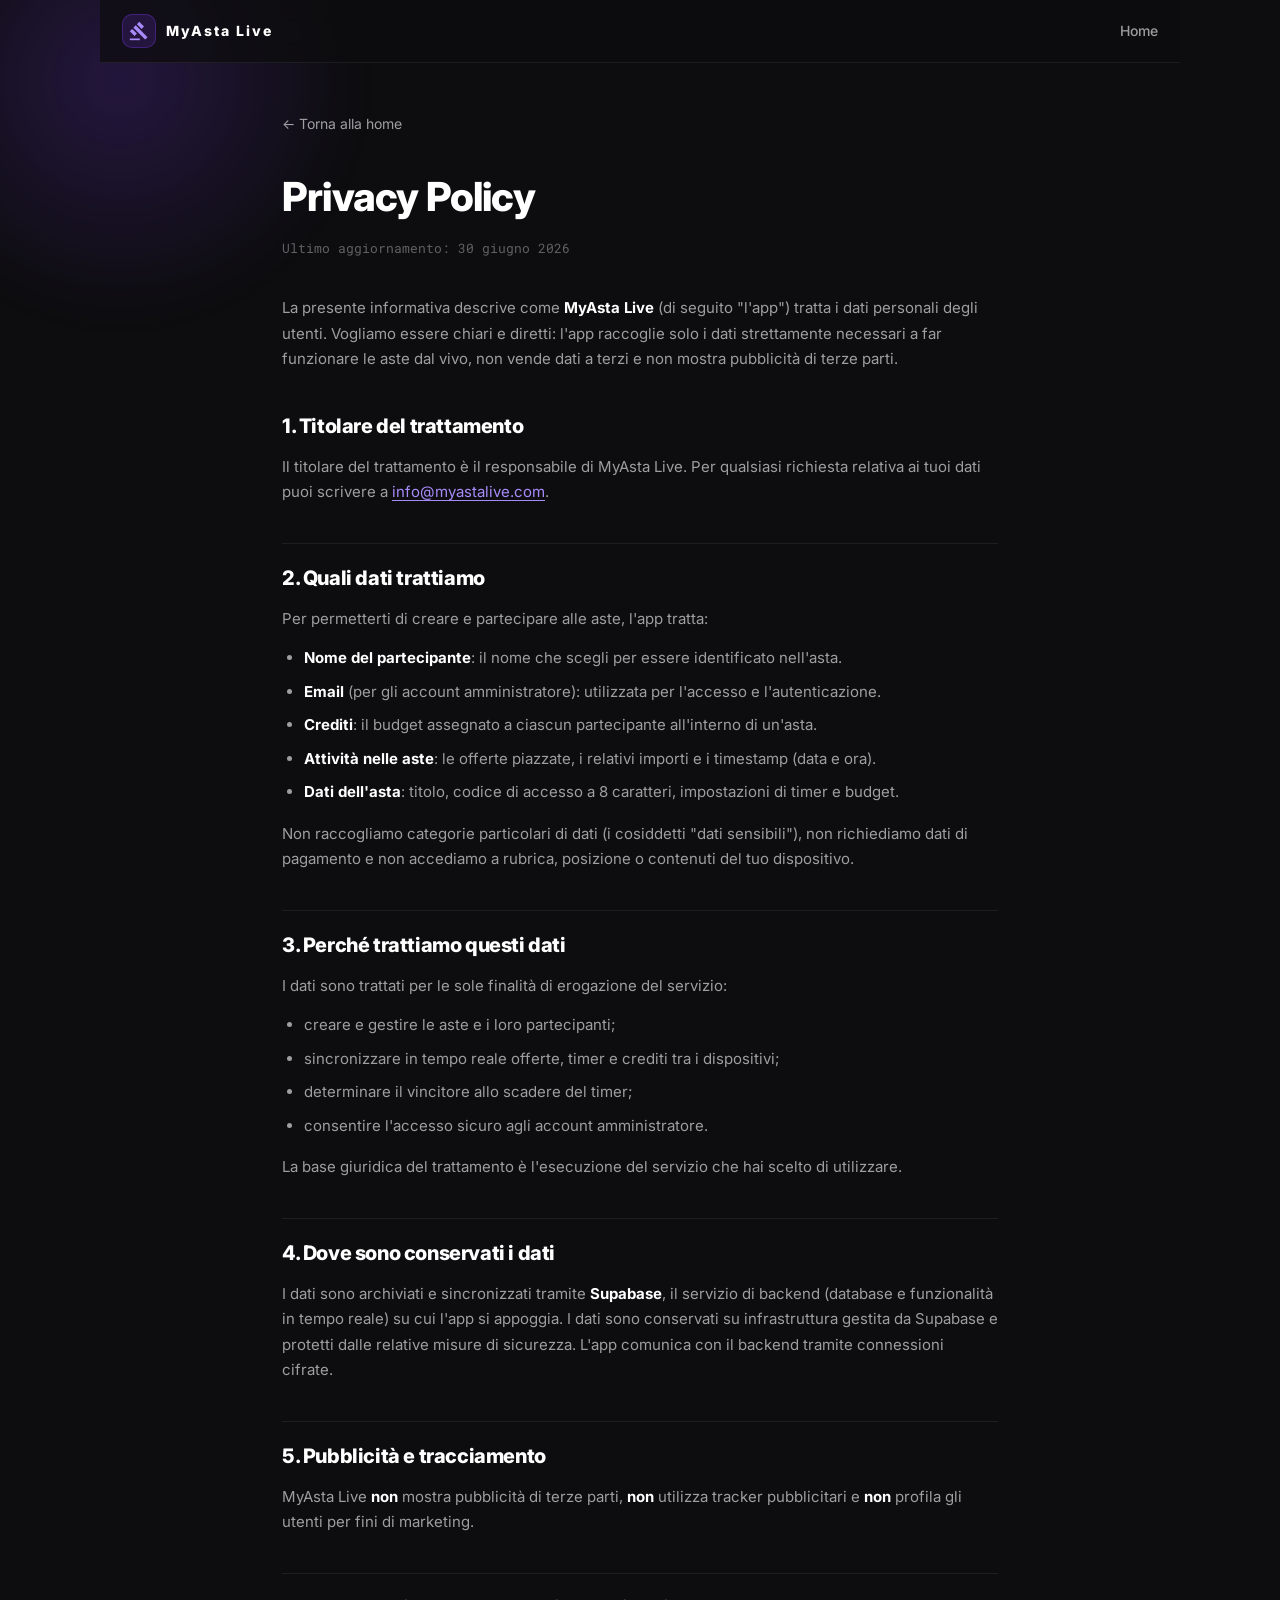
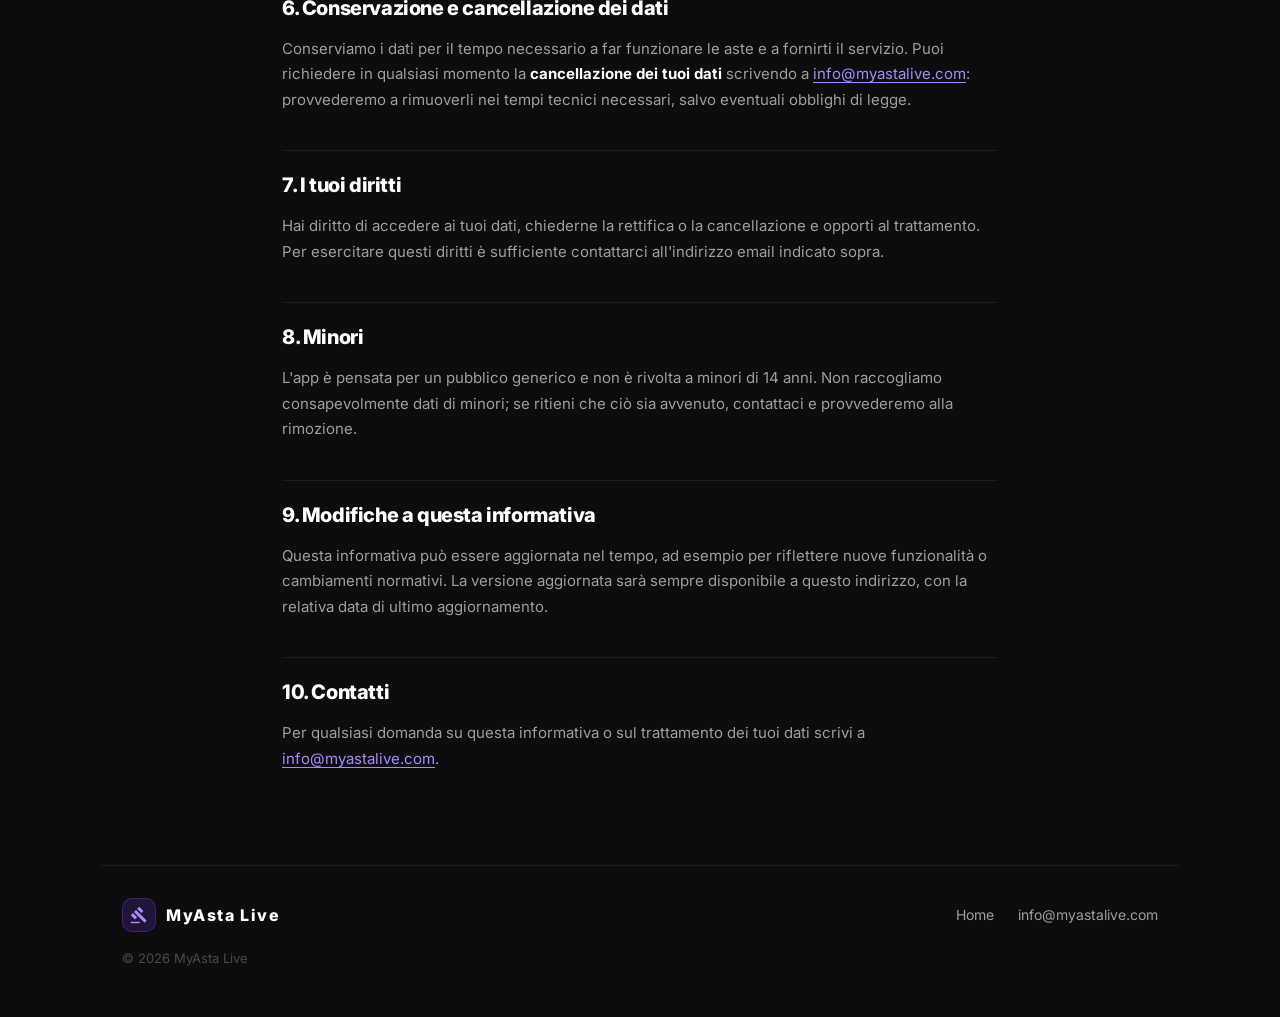
==== privacy.html @ bfded69b "feat: add landing page and privacy policy" ====
<!DOCTYPE html>
<html lang="it">
<head>
  <meta charset="UTF-8" />
  <meta name="viewport" content="width=device-width, initial-scale=1.0" />
  <title>Privacy Policy — MyAsta Live</title>
  <meta name="description" content="Informativa sulla privacy di MyAsta Live: quali dati trattiamo, perché, dove sono conservati e come richiederne la cancellazione." />
  <meta name="theme-color" content="#0D0D0F" />
  <meta name="robots" content="index, follow" />
  <link rel="icon" type="image/png" href="branding/app_icon.png" />
  <link rel="preconnect" href="https://fonts.googleapis.com" />
  <link rel="preconnect" href="https://fonts.gstatic.com" crossorigin />
  <link href="https://fonts.googleapis.com/css2?family=Inter:wght@400;500;600;700;800&family=Roboto+Mono:wght@500;600&display=swap" rel="stylesheet" />
  <link rel="stylesheet" href="styles.css" />
  <style>
    .doc {
      max-width: 760px;
      margin: 0 auto;
      padding: 48px 22px 80px;
      position: relative;
      z-index: 1;
    }
    .doc h1 { font-size: clamp(28px, 5vw, 40px); font-weight: 800; margin-bottom: 8px; }
    .doc .updated { color: var(--text-35); font-size: 13px; font-family: var(--mono); margin-bottom: 36px; }
    .doc h2 {
      font-size: 20px;
      font-weight: 800;
      margin: 38px 0 12px;
      padding-top: 18px;
      border-top: 1px solid var(--border-soft);
    }
    .doc h2:first-of-type { border-top: none; padding-top: 0; }
    .doc p, .doc li { color: var(--text-60); font-size: 15px; line-height: 1.7; }
    .doc p { margin-bottom: 14px; }
    .doc strong { color: var(--text); font-weight: 700; }
    .doc ul { margin: 0 0 16px; padding-left: 22px; display: grid; gap: 8px; }
    .doc a { color: var(--violet-300); text-decoration: underline; text-underline-offset: 3px; }
    .doc .back {
      display: inline-flex; align-items: center; gap: 8px;
      color: var(--text-60); font-size: 14px; text-decoration: none; margin-bottom: 30px;
    }
    .doc .back:hover { color: var(--text); }
  </style>
</head>
<body>
  <div class="bg-glow bg-glow--1" aria-hidden="true"></div>

  <header class="nav">
    <a class="nav__brand" href="index.html" aria-label="MyAsta Live — home">
      <span class="nav__logo" aria-hidden="true">
        <svg viewBox="0 0 24 24" width="20" height="20" aria-hidden="true">
          <g fill="#A78BFA">
            <path d="M1 21h12v2H1z"/>
            <path d="M5.245 8.07l2.83-2.827 14.14 14.142-2.828 2.828z"/>
            <path d="M12.317 1l5.657 5.656-2.83 2.83-5.654-5.66z"/>
            <path d="M3.825 9.485l5.657 5.657-2.828 2.83-5.66-5.66z"/>
          </g>
        </svg>
      </span>
      <span class="nav__name">MyAsta Live</span>
    </a>
    <nav class="nav__links" aria-label="Navigazione">
      <a href="index.html">Home</a>
    </nav>
  </header>

  <main class="doc">
    <a class="back" href="index.html">&larr; Torna alla home</a>
    <h1>Privacy Policy</h1>
    <p class="updated">Ultimo aggiornamento: 30 giugno 2026</p>

    <p>La presente informativa descrive come <strong>MyAsta Live</strong> (di seguito "l'app")
      tratta i dati personali degli utenti. Vogliamo essere chiari e diretti: l'app raccoglie
      solo i dati strettamente necessari a far funzionare le aste dal vivo, non vende dati a
      terzi e non mostra pubblicità di terze parti.</p>

    <h2>1. Titolare del trattamento</h2>
    <p>Il titolare del trattamento è il responsabile di MyAsta Live. Per qualsiasi richiesta
      relativa ai tuoi dati puoi scrivere a
      <a href="mailto:info@myastalive.com">info@myastalive.com</a>.</p>

    <h2>2. Quali dati trattiamo</h2>
    <p>Per permetterti di creare e partecipare alle aste, l'app tratta:</p>
    <ul>
      <li><strong>Nome del partecipante</strong>: il nome che scegli per essere identificato nell'asta.</li>
      <li><strong>Email</strong> (per gli account amministratore): utilizzata per l'accesso e l'autenticazione.</li>
      <li><strong>Crediti</strong>: il budget assegnato a ciascun partecipante all'interno di un'asta.</li>
      <li><strong>Attività nelle aste</strong>: le offerte piazzate, i relativi importi e i timestamp (data e ora).</li>
      <li><strong>Dati dell'asta</strong>: titolo, codice di accesso a 8 caratteri, impostazioni di timer e budget.</li>
    </ul>
    <p>Non raccogliamo categorie particolari di dati (i cosiddetti "dati sensibili"), non
      richiediamo dati di pagamento e non accediamo a rubrica, posizione o contenuti del tuo
      dispositivo.</p>

    <h2>3. Perché trattiamo questi dati</h2>
    <p>I dati sono trattati per le sole finalità di erogazione del servizio:</p>
    <ul>
      <li>creare e gestire le aste e i loro partecipanti;</li>
      <li>sincronizzare in tempo reale offerte, timer e crediti tra i dispositivi;</li>
      <li>determinare il vincitore allo scadere del timer;</li>
      <li>consentire l'accesso sicuro agli account amministratore.</li>
    </ul>
    <p>La base giuridica del trattamento è l'esecuzione del servizio che hai scelto di utilizzare.</p>

    <h2>4. Dove sono conservati i dati</h2>
    <p>I dati sono archiviati e sincronizzati tramite <strong>Supabase</strong>, il servizio di
      backend (database e funzionalità in tempo reale) su cui l'app si appoggia. I dati sono
      conservati su infrastruttura gestita da Supabase e protetti dalle relative misure di
      sicurezza. L'app comunica con il backend tramite connessioni cifrate.</p>

    <h2>5. Pubblicità e tracciamento</h2>
    <p>MyAsta Live <strong>non</strong> mostra pubblicità di terze parti, <strong>non</strong>
      utilizza tracker pubblicitari e <strong>non</strong> profila gli utenti per fini di marketing.</p>

    <h2>6. Conservazione e cancellazione dei dati</h2>
    <p>Conserviamo i dati per il tempo necessario a far funzionare le aste e a fornirti il
      servizio. Puoi richiedere in qualsiasi momento la <strong>cancellazione dei tuoi dati</strong>
      scrivendo a <a href="mailto:info@myastalive.com">info@myastalive.com</a>: provvederemo a
      rimuoverli nei tempi tecnici necessari, salvo eventuali obblighi di legge.</p>

    <h2>7. I tuoi diritti</h2>
    <p>Hai diritto di accedere ai tuoi dati, chiederne la rettifica o la cancellazione e opporti
      al trattamento. Per esercitare questi diritti è sufficiente contattarci all'indirizzo email
      indicato sopra.</p>

    <h2>8. Minori</h2>
    <p>L'app è pensata per un pubblico generico e non è rivolta a minori di 14 anni. Non
      raccogliamo consapevolmente dati di minori; se ritieni che ciò sia avvenuto, contattaci e
      provvederemo alla rimozione.</p>

    <h2>9. Modifiche a questa informativa</h2>
    <p>Questa informativa può essere aggiornata nel tempo, ad esempio per riflettere nuove
      funzionalità o cambiamenti normativi. La versione aggiornata sarà sempre disponibile a
      questo indirizzo, con la relativa data di ultimo aggiornamento.</p>

    <h2>10. Contatti</h2>
    <p>Per qualsiasi domanda su questa informativa o sul trattamento dei tuoi dati scrivi a
      <a href="mailto:info@myastalive.com">info@myastalive.com</a>.</p>
  </main>

  <footer class="footer">
    <div class="footer__brand">
      <span class="nav__logo" aria-hidden="true">
        <svg viewBox="0 0 24 24" width="18" height="18" aria-hidden="true">
          <g fill="#A78BFA">
            <path d="M1 21h12v2H1z"/>
            <path d="M5.245 8.07l2.83-2.827 14.14 14.142-2.828 2.828z"/>
            <path d="M12.317 1l5.657 5.656-2.83 2.83-5.654-5.66z"/>
            <path d="M3.825 9.485l5.657 5.657-2.828 2.83-5.66-5.66z"/>
          </g>
        </svg>
      </span>
      <span>MyAsta Live</span>
    </div>
    <nav class="footer__links" aria-label="Link footer">
      <a href="index.html">Home</a>
      <a href="mailto:info@myastalive.com">info@myastalive.com</a>
    </nav>
    <p class="footer__copy">© 2026 MyAsta Live</p>
  </footer>
</body>
</html>
---- styles.css ----
/* =========================================================
   MyAsta Live — Landing page
   Palette e stile derivati 1:1 dal dark theme dell'app Flutter
   ========================================================= */

:root {
  --bg: #0D0D0F;
  --card: #111114;
  --card-2: #16161A;
  --surface: #1A1A1F;
  --surface-2: #1F1F25;

  --violet: #7C3AED;
  --violet-300: #A78BFA;
  --violet-700: #6D28D9;
  --cyan: #06B6D4;
  --gold: #FBBF24;
  --salmon: #FC8181;
  --green: #4ade80;

  --text: #FFFFFF;
  --text-60: rgba(255, 255, 255, 0.6);
  --text-45: rgba(255, 255, 255, 0.45);
  --text-35: rgba(255, 255, 255, 0.35);
  --text-25: rgba(255, 255, 255, 0.25);
  --border: rgba(255, 255, 255, 0.08);
  --border-soft: rgba(255, 255, 255, 0.07);

  --maxw: 1080px;
  --radius: 24px;
  --font: 'Inter', system-ui, -apple-system, Segoe UI, Roboto, sans-serif;
  --mono: 'Roboto Mono', ui-monospace, SFMono-Regular, Menlo, monospace;
}

* { box-sizing: border-box; }

html { scroll-behavior: smooth; }

body {
  margin: 0;
  background: var(--bg);
  color: var(--text);
  font-family: var(--font);
  line-height: 1.6;
  -webkit-font-smoothing: antialiased;
  overflow-x: hidden;
}

h1, h2, h3 { margin: 0; letter-spacing: -0.02em; }
p { margin: 0; }
a { color: inherit; text-decoration: none; }

:focus-visible {
  outline: 2px solid var(--violet-300);
  outline-offset: 3px;
  border-radius: 6px;
}

/* ===== Glow ambientali ===== */
.bg-glow {
  position: fixed;
  border-radius: 50%;
  filter: blur(20px);
  pointer-events: none;
  z-index: 0;
}
.bg-glow--1 {
  top: -160px; left: -120px;
  width: 480px; height: 480px;
  background: radial-gradient(circle, rgba(124, 58, 237, 0.22), transparent 70%);
}
.bg-glow--2 {
  top: 40%; right: -160px;
  width: 420px; height: 420px;
  background: radial-gradient(circle, rgba(124, 58, 237, 0.14), transparent 70%);
}

/* ===== Layout helpers ===== */
main { position: relative; z-index: 1; }

.section {
  max-width: var(--maxw);
  margin: 0 auto;
  padding: 72px 22px;
}

.section__eyebrow {
  color: var(--violet-300);
  font-size: 12px;
  font-weight: 700;
  letter-spacing: 0.18em;
  margin-bottom: 12px;
}
.section__title {
  font-size: clamp(26px, 5vw, 38px);
  font-weight: 800;
  margin-bottom: 36px;
  max-width: 18ch;
}

/* ===================== NAV ===================== */
.nav {
  position: sticky;
  top: 0;
  z-index: 20;
  display: flex;
  align-items: center;
  justify-content: space-between;
  gap: 16px;
  padding: 14px 22px;
  max-width: var(--maxw);
  margin: 0 auto;
  background: rgba(13, 13, 15, 0.72);
  backdrop-filter: blur(12px);
  border-bottom: 1px solid var(--border-soft);
}
.nav__brand { display: flex; align-items: center; gap: 10px; }
.nav__logo {
  display: inline-grid;
  place-items: center;
  width: 34px; height: 34px;
  border-radius: 10px;
  background: rgba(124, 58, 237, 0.18);
  border: 1px solid rgba(124, 58, 237, 0.35);
}
.nav__name { font-weight: 800; letter-spacing: 0.14em; font-size: 14px; }
.nav__links { display: flex; gap: 22px; }
.nav__links a {
  color: var(--text-60);
  font-size: 14px;
  font-weight: 500;
  transition: color 0.2s;
}
.nav__links a:hover { color: var(--text); }

/* ===================== HERO ===================== */
.hero {
  max-width: var(--maxw);
  margin: 0 auto;
  padding: 56px 22px 40px;
  display: grid;
  grid-template-columns: 1fr;
  gap: 48px;
  align-items: center;
}

.live-badge {
  display: inline-flex;
  align-items: center;
  gap: 8px;
  padding: 6px 13px;
  border-radius: 50px;
  background: rgba(74, 222, 128, 0.1);
  border: 1px solid rgba(74, 222, 128, 0.3);
  color: var(--green);
  font-size: 11px;
  font-weight: 700;
  letter-spacing: 0.16em;
}
.live-badge__dot {
  width: 7px; height: 7px;
  border-radius: 50%;
  background: var(--green);
  box-shadow: 0 0 0 0 rgba(74, 222, 128, 0.6);
  animation: pulse-dot 1.6s infinite;
}
@keyframes pulse-dot {
  0%   { box-shadow: 0 0 0 0 rgba(74, 222, 128, 0.55); }
  70%  { box-shadow: 0 0 0 8px rgba(74, 222, 128, 0); }
  100% { box-shadow: 0 0 0 0 rgba(74, 222, 128, 0); }
}

.hero__title {
  font-size: clamp(34px, 7vw, 56px);
  font-weight: 900;
  line-height: 1.04;
  margin: 20px 0 16px;
}
.grad {
  background: linear-gradient(120deg, var(--violet-300), var(--violet));
  -webkit-background-clip: text;
  background-clip: text;
  color: transparent;
}
.hero__subtitle {
  font-size: clamp(17px, 3.4vw, 20px);
  font-weight: 700;
  color: var(--violet-300);
  margin-bottom: 14px;
}
.hero__lead {
  color: var(--text-60);
  font-size: 16px;
  max-width: 46ch;
  margin-bottom: 28px;
}

/* ===== Store CTA ===== */
.store-cta { display: flex; flex-wrap: wrap; gap: 12px; }
.store-cta--center { justify-content: center; }
.store-btn {
  display: inline-flex;
  align-items: center;
  gap: 11px;
  padding: 11px 18px;
  border-radius: 14px;
  background: var(--surface);
  border: 1px solid var(--border);
  cursor: default;
  transition: transform 0.2s, border-color 0.2s;
}
.store-btn:hover { transform: translateY(-2px); border-color: rgba(124, 58, 237, 0.45); }
.store-btn__text { display: flex; flex-direction: column; line-height: 1.15; text-align: left; }
.store-btn__text small { font-size: 10px; color: var(--text-45); letter-spacing: 0.04em; }
.store-btn__text strong { font-size: 15px; font-weight: 700; }

/* ===================== CARD SIGNATURE ===================== */
.auction-card {
  justify-self: center;
  width: 100%;
  max-width: 380px;
  padding: 24px;
  background: var(--card);
  border: 1px solid var(--border-soft);
  border-radius: 28px;
  box-shadow: 0 30px 80px -30px rgba(124, 58, 237, 0.4);
}
.auction-card__top {
  display: flex;
  align-items: center;
  justify-content: space-between;
  margin-bottom: 18px;
}
.auction-card__brand {
  display: inline-flex;
  align-items: center;
  gap: 7px;
  font-size: 12px;
  font-weight: 800;
  letter-spacing: 0.12em;
}
.auction-card__code {
  font-family: var(--mono);
  font-size: 11px;
  color: var(--text-45);
  letter-spacing: 0.1em;
}

/* Timer ad arco */
.timer {
  position: relative;
  width: 172px; height: 172px;
  margin: 4px auto 18px;
  display: grid;
  place-items: center;
}
.timer.is-urgent { animation: timer-pulse 0.8s ease-in-out infinite alternate; }
@keyframes timer-pulse {
  from { transform: scale(1); }
  to   { transform: scale(1.06); }
}
.timer__svg { position: absolute; inset: 0; margin: auto; }
.timer__track {
  fill: none;
  stroke: rgba(255, 255, 255, 0.06);
  stroke-width: 6;
}
.timer__arc {
  fill: none;
  stroke: var(--violet-300);
  stroke-width: 6;
  stroke-linecap: round;
  transition: stroke 0.3s;
}
.timer__center { text-align: center; }
.timer__value {
  display: block;
  font-family: var(--mono);
  font-size: 50px;
  font-weight: 700;
  line-height: 1;
  letter-spacing: -0.04em;
}
.timer__label {
  display: block;
  margin-top: 6px;
  font-size: 10px;
  font-weight: 600;
  letter-spacing: 0.15em;
  color: var(--text-35);
}

/* Crediti pill */
.credits-pill {
  display: flex;
  align-items: center;
  justify-content: center;
  gap: 8px;
  margin: 0 auto 20px;
  width: fit-content;
  padding: 9px 18px;
  border-radius: 50px;
  background: var(--surface);
  border: 1px solid var(--border-soft);
  font-size: 13px;
  color: var(--text-60);
}
.credits-pill strong { color: var(--text); font-weight: 700; }

.auction-card__label {
  text-align: center;
  font-size: 11px;
  font-weight: 700;
  letter-spacing: 0.15em;
  color: var(--text-45);
}
.auction-card__amount {
  text-align: center;
  font-family: var(--mono);
  font-size: 50px;
  font-weight: 700;
  letter-spacing: -0.03em;
  line-height: 1.1;
  color: var(--salmon);
  margin: 8px 0 14px;
  transition: transform 0.18s ease;
}
.auction-card__amount.bump { transform: scale(1.12); }

.leader-chip {
  display: flex;
  align-items: center;
  justify-content: center;
  gap: 7px;
  margin: 0 auto 22px;
  width: fit-content;
  padding: 8px 16px;
  border-radius: 50px;
  background: var(--surface);
  border: 1px solid var(--border);
  font-size: 13px;
  color: var(--text-45);
}
.leader-chip strong { color: var(--violet-300); font-weight: 700; }

.bid-actions { display: flex; gap: 14px; }
.bid-btn {
  flex: 1;
  display: flex;
  flex-direction: column;
  align-items: center;
  justify-content: center;
  aspect-ratio: 1 / 1;
  max-height: 104px;
  border-radius: 50%;
  font-size: 19px;
  font-weight: 800;
  color: #fff;
}
.bid-btn small {
  margin-top: 4px;
  font-size: 9px;
  font-weight: 600;
  letter-spacing: 0.08em;
  opacity: 0.75;
}
.bid-btn--quick {
  background: rgba(124, 58, 237, 0.85);
  box-shadow: 0 10px 24px -8px rgba(124, 58, 237, 0.7);
}
.bid-btn--free {
  background: rgba(6, 182, 212, 0.85);
  box-shadow: 0 10px 24px -8px rgba(6, 182, 212, 0.6);
}

/* ===================== COME FUNZIONA ===================== */
.steps {
  display: grid;
  grid-template-columns: 1fr;
  gap: 18px;
}
.step {
  padding: 28px 24px;
  background: var(--card);
  border: 1px solid var(--border-soft);
  border-radius: var(--radius);
}
.step__num {
  display: block;
  font-family: var(--mono);
  font-size: 30px;
  font-weight: 700;
  color: var(--violet);
  margin-bottom: 12px;
}
.step h3 { font-size: 19px; font-weight: 800; margin-bottom: 8px; }
.step p { color: var(--text-60); font-size: 15px; }

/* ===================== SPLIT / PERCHÉ ===================== */
.section--split {
  display: grid;
  grid-template-columns: 1fr;
  gap: 40px;
  align-items: start;
}
.split__lead { color: var(--text-60); font-size: 16px; margin-bottom: 20px; }
.check-list { list-style: none; padding: 0; margin: 0 0 22px; display: grid; gap: 14px; }
.check-list li {
  position: relative;
  padding-left: 32px;
  color: var(--text-60);
  font-size: 15px;
}
.check-list li strong { color: var(--text); font-weight: 700; }
.check-list li::before {
  content: "";
  position: absolute;
  left: 0; top: 3px;
  width: 20px; height: 20px;
  border-radius: 50%;
  background: rgba(124, 58, 237, 0.18) url("data:image/svg+xml,%3Csvg xmlns='http://www.w3.org/2000/svg' width='12' height='12' viewBox='0 0 24 24' fill='none' stroke='%23A78BFA' stroke-width='3' stroke-linecap='round' stroke-linejoin='round'%3E%3Cpolyline points='20 6 9 17 4 12'/%3E%3C/svg%3E") center / 12px no-repeat;
  border: 1px solid rgba(124, 58, 237, 0.4);
}

/* Feed di esempio */
.split__feed {
  padding: 24px;
  background: var(--card);
  border: 1px solid var(--border-soft);
  border-radius: var(--radius);
}
.feed__title {
  font-size: 11px;
  font-weight: 700;
  letter-spacing: 0.15em;
  color: var(--text-35);
  margin-bottom: 16px;
}
.feed__row {
  display: flex;
  align-items: center;
  gap: 12px;
  padding: 6px 0;
}
.feed__row p { flex: 1; font-size: 14px; color: var(--text-45); }
.feed__row p strong { color: var(--text-60); font-weight: 700; }
.feed__row--latest p { color: var(--text); }
.feed__row--latest p strong { color: var(--text); }
.feed__row time { font-family: var(--mono); font-size: 11px; color: var(--text-25); }
.feed__avatar {
  display: grid;
  place-items: center;
  width: 38px; height: 38px;
  border-radius: 50%;
  background: color-mix(in srgb, var(--c) 20%, transparent);
  border: 1.5px solid color-mix(in srgb, var(--c) 35%, transparent);
  color: var(--c);
  font-weight: 700;
  font-size: 15px;
}

/* ===================== FEATURE GRID ===================== */
.features {
  display: grid;
  grid-template-columns: 1fr;
  gap: 16px;
}
.feature {
  padding: 26px 22px;
  background: var(--card);
  border: 1px solid var(--border-soft);
  border-radius: var(--radius);
}
.feature__icon {
  display: grid;
  place-items: center;
  width: 46px; height: 46px;
  border-radius: 14px;
  margin-bottom: 14px;
}
.feature__icon--violet { background: rgba(124, 58, 237, 0.15); color: var(--violet-300); }
.feature__icon--gold   { background: rgba(251, 191, 36, 0.14); color: var(--gold); }
.feature__icon--cyan   { background: rgba(6, 182, 212, 0.14); color: var(--cyan); }
.feature h3 { font-size: 17px; font-weight: 800; margin-bottom: 6px; }
.feature p { color: var(--text-60); font-size: 14px; }

/* ===================== FINAL CTA ===================== */
.final-cta { padding: 40px 22px 80px; }
.final-cta__inner {
  max-width: 720px;
  margin: 0 auto;
  text-align: center;
  padding: 48px 28px;
  border-radius: 28px;
  background:
    radial-gradient(circle at 50% 0%, rgba(124, 58, 237, 0.22), transparent 70%),
    var(--card-2);
  border: 1px solid var(--border);
}
.final-cta__inner h2 {
  font-size: clamp(26px, 5vw, 36px);
  font-weight: 800;
  margin: 18px 0 12px;
}
.final-cta__inner p { color: var(--text-60); font-size: 16px; max-width: 46ch; margin: 0 auto 28px; }

/* ===================== FOOTER ===================== */
.footer {
  max-width: var(--maxw);
  margin: 0 auto;
  padding: 32px 22px 48px;
  border-top: 1px solid var(--border-soft);
  display: flex;
  flex-wrap: wrap;
  align-items: center;
  gap: 16px 28px;
}
.footer__brand { display: flex; align-items: center; gap: 10px; font-weight: 800; letter-spacing: 0.1em; }
.footer__links { display: flex; gap: 24px; margin-left: auto; }
.footer__links a { color: var(--text-60); font-size: 14px; transition: color 0.2s; }
.footer__links a:hover { color: var(--text); }
.footer__copy { width: 100%; color: var(--text-25); font-size: 13px; }

/* ===================== RESPONSIVE ===================== */
@media (min-width: 720px) {
  .steps { grid-template-columns: repeat(3, 1fr); }
  .features { grid-template-columns: repeat(2, 1fr); }
}
@media (min-width: 980px) {
  .hero {
    grid-template-columns: 1.05fr 0.95fr;
    padding-top: 72px;
    padding-bottom: 72px;
  }
  .auction-card { justify-self: end; }
  .section--split { grid-template-columns: 1.1fr 0.9fr; gap: 56px; }
  .split__feed { position: sticky; top: 90px; }
  .features { grid-template-columns: repeat(4, 1fr); }
}

/* ===================== REDUCED MOTION ===================== */
@media (prefers-reduced-motion: reduce) {
  html { scroll-behavior: auto; }
  *, *::before, *::after {
    animation-duration: 0.001ms !important;
    animation-iteration-count: 1 !important;
    transition-duration: 0.001ms !important;
  }
  .timer.is-urgent { animation: none; }
}
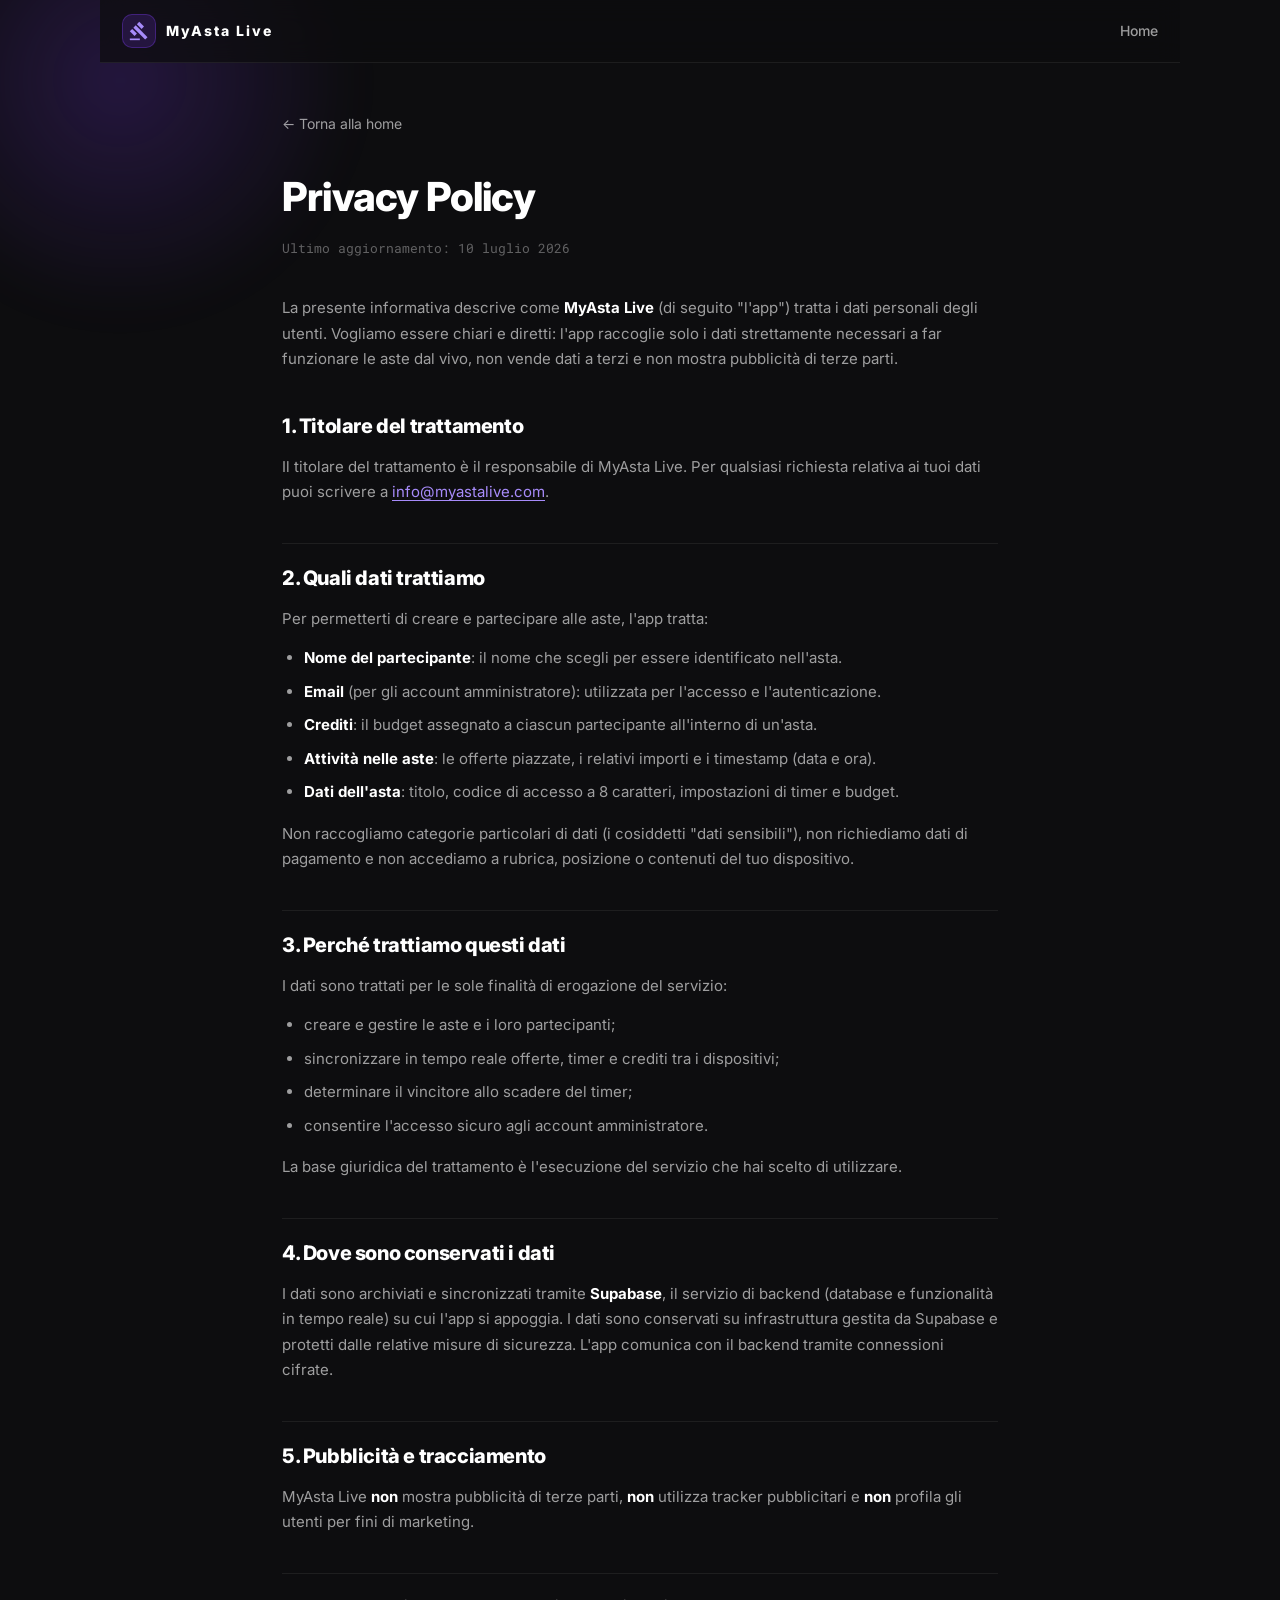
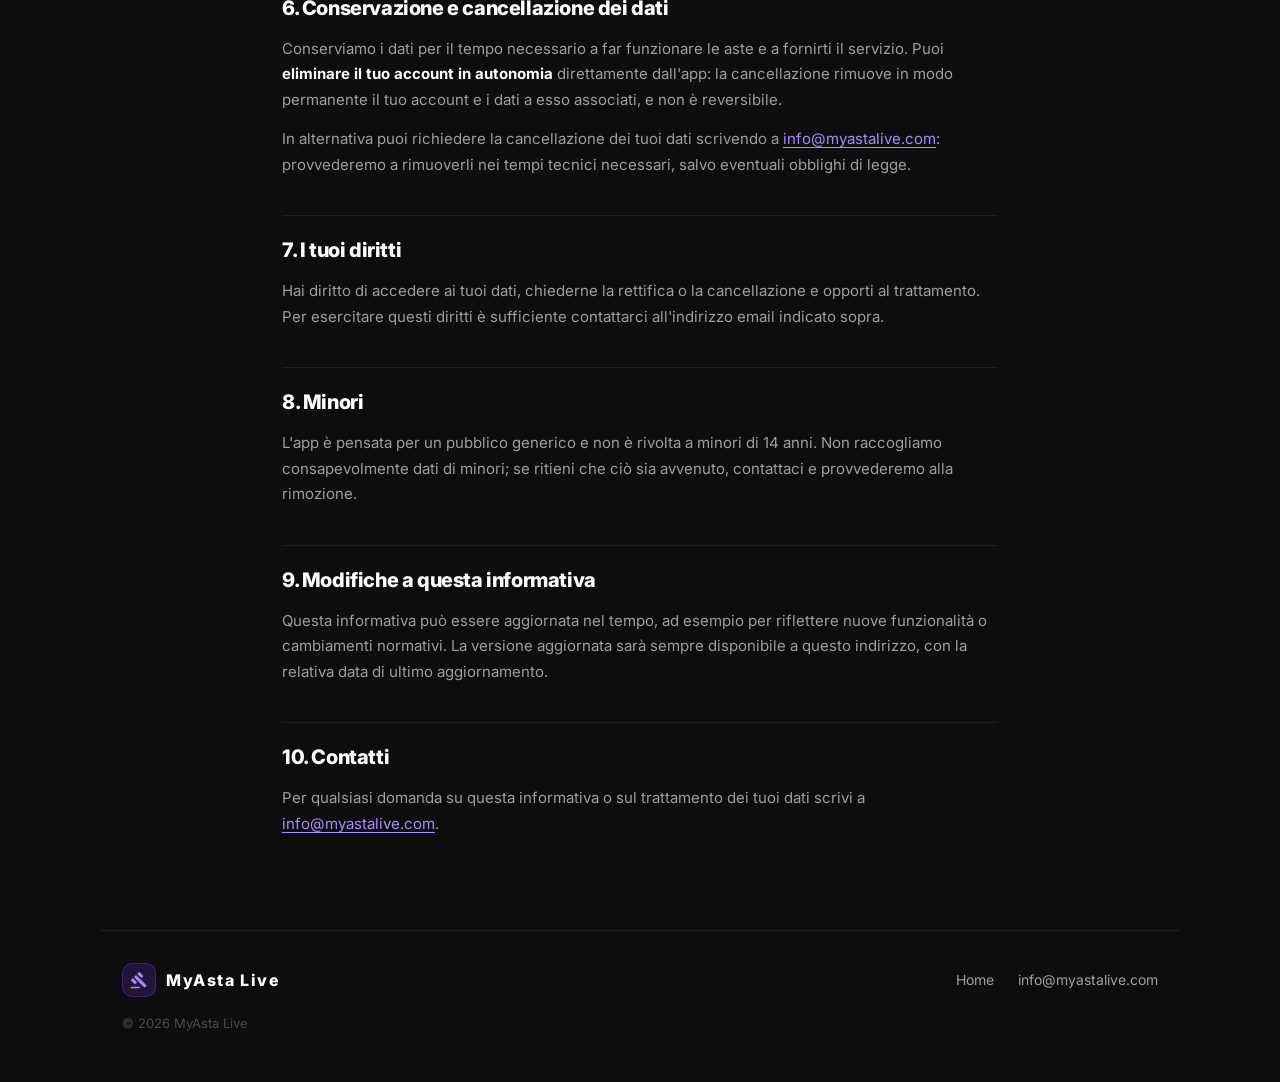
==== commit 381c3cfc: "update privacy policy" ====
--- a/privacy.html
+++ b/privacy.html
@@ -67,7 +67,7 @@
   <main class="doc">
     <a class="back" href="index.html">&larr; Torna alla home</a>
     <h1>Privacy Policy</h1>
-    <p class="updated">Ultimo aggiornamento: 30 giugno 2026</p>
+    <p class="updated">Ultimo aggiornamento: 10 luglio 2026</p>
 
     <p>La presente informativa descrive come <strong>MyAsta Live</strong> (di seguito "l'app")
       tratta i dati personali degli utenti. Vogliamo essere chiari e diretti: l'app raccoglie
@@ -114,9 +114,12 @@
 
     <h2>6. Conservazione e cancellazione dei dati</h2>
     <p>Conserviamo i dati per il tempo necessario a far funzionare le aste e a fornirti il
-      servizio. Puoi richiedere in qualsiasi momento la <strong>cancellazione dei tuoi dati</strong>
-      scrivendo a <a href="mailto:info@myastalive.com">info@myastalive.com</a>: provvederemo a
-      rimuoverli nei tempi tecnici necessari, salvo eventuali obblighi di legge.</p>
+      servizio. Puoi <strong>eliminare il tuo account in autonomia</strong> direttamente dall'app:
+      la cancellazione rimuove in modo permanente il tuo account e i dati a esso associati, e non
+      è reversibile.</p>
+    <p>In alternativa puoi richiedere la cancellazione dei tuoi dati scrivendo a
+      <a href="mailto:info@myastalive.com">info@myastalive.com</a>: provvederemo a rimuoverli nei
+      tempi tecnici necessari, salvo eventuali obblighi di legge.</p>
 
     <h2>7. I tuoi diritti</h2>
     <p>Hai diritto di accedere ai tuoi dati, chiederne la rettifica o la cancellazione e opporti
--- a/styles.css
+++ b/styles.css
@@ -483,6 +483,21 @@
 .feature__icon--cyan   { background: rgba(6, 182, 212, 0.14); color: var(--cyan); }
 .feature h3 { font-size: 17px; font-weight: 800; margin-bottom: 6px; }
 .feature p { color: var(--text-60); font-size: 14px; }
+
+/* ===================== NON SOLO LEGHE FANTASY ===================== */
+.section__lead {
+  color: var(--text-60);
+  font-size: 16px;
+  max-width: 60ch;
+  margin-bottom: 32px;
+}
+#oltre-fantasy .section__title { margin-bottom: 14px; }
+.use-cases {
+  display: grid;
+  grid-template-columns: 1fr;
+  gap: 16px;
+}
+.feature__icon--emoji { font-size: 24px; line-height: 1; }
 
 /* ===================== FINAL CTA ===================== */
 .final-cta { padding: 40px 22px 80px; }
@@ -524,6 +539,7 @@
 /* ===================== RESPONSIVE ===================== */
 @media (min-width: 720px) {
   .steps { grid-template-columns: repeat(3, 1fr); }
+  .use-cases { grid-template-columns: repeat(3, 1fr); }
   .features { grid-template-columns: repeat(2, 1fr); }
 }
 @media (min-width: 980px) {
